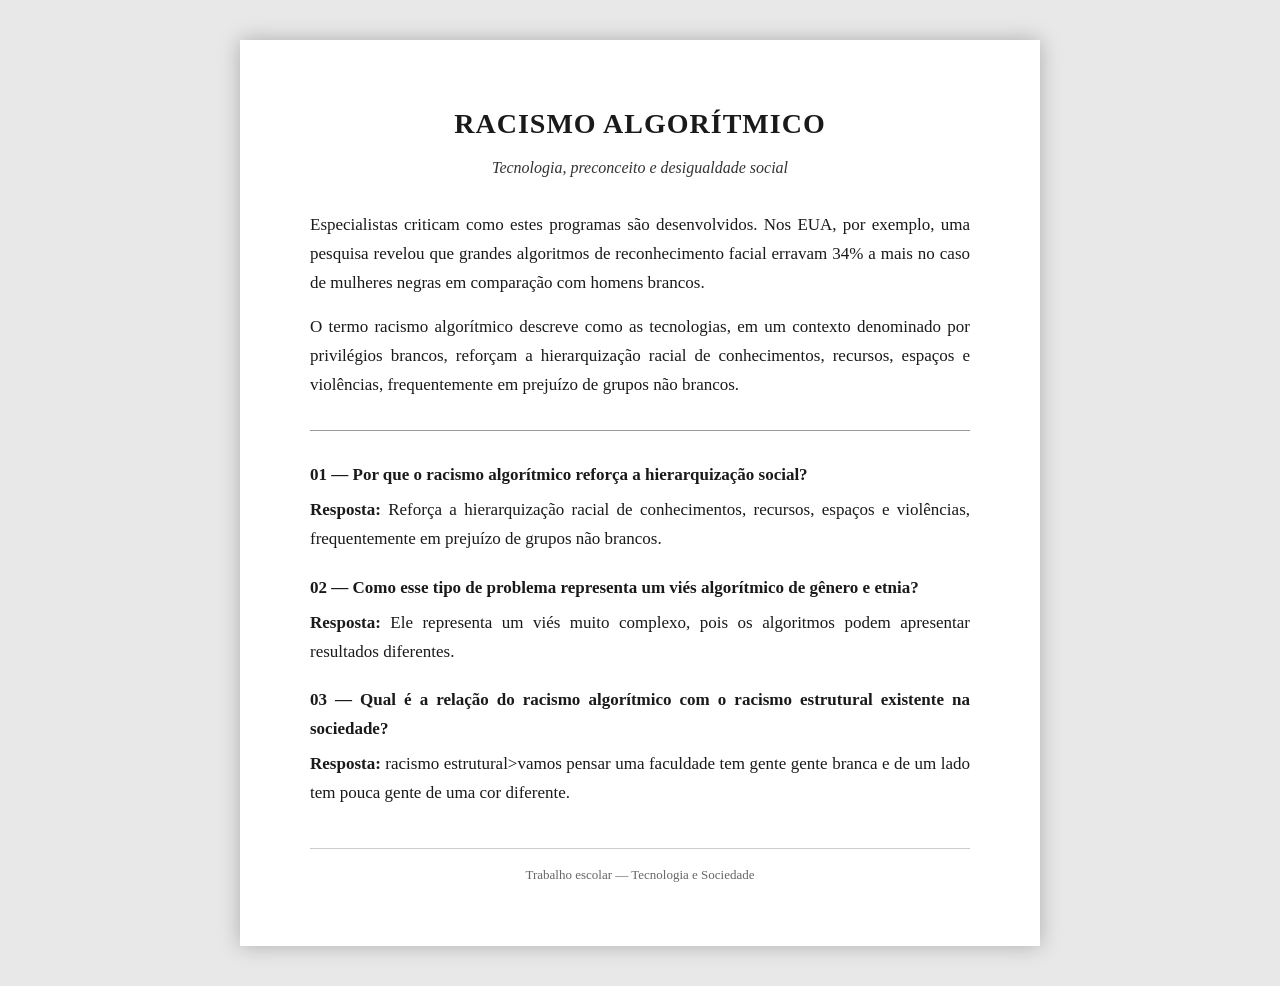
==== index.html @ eaa65081 "Remove leading spaces from question paragraphs" ====
<!DOCTYPE html>
<html lang="pt-BR">
<head>
    <meta charset="UTF-8">
    <meta name="viewport" content="width=device-width, initial-scale=1.0">
    <title>Racismo Algorítmico</title>

    <style>
        * {
            margin: 0;
            padding: 0;
            box-sizing: border-box;
        }

        body {
            font-family: "Times New Roman", Times, Georgia, serif;
            background: #e8e8e8;
            color: #1a1a1a;
            min-height: 100vh;
            padding: 40px 15px;
        }

        .folha {
            max-width: 800px;
            margin: auto;
            background: #ffffff;
            padding: 60px 70px;
            box-shadow: 0 0 20px rgba(0, 0, 0, 0.25);
            line-height: 1.7;
        }

        h1 {
            text-align: center;
            font-size: 28px;
            text-transform: uppercase;
            letter-spacing: 1px;
            margin-bottom: 6px;
        }

        h2.subtitulo {
            text-align: center;
            font-size: 16px;
            font-weight: normal;
            font-style: italic;
            color: #333333;
            margin-bottom: 30px;
        }

        p {
            font-size: 17px;
            text-align: justify;
            margin-bottom: 16px;
        }

        hr {
            border: none;
            border-top: 1px solid #999999;
            margin: 30px 0;
        }

        .pergunta {
            font-weight: bold;
            margin-top: 20px;
            margin-bottom: 6px;
        }

        .resposta {
            margin-bottom: 20px;
            text-align: justify;
        }

        .resposta span {
            font-weight: bold;
        }

        footer {
            text-align: center;
            margin-top: 40px;
            font-size: 13px;
            color: #666666;
            border-top: 1px solid #cccccc;
            padding-top: 15px;
        }

        @media (max-width: 600px) {
            .folha {
                padding: 30px 22px;
            }

            h1 {
                font-size: 22px;
            }

            p, .resposta {
                font-size: 15px;
            }
        }
    </style>
</head>

<body>

    <div class="folha">

        <h1>Racismo Algorítmico</h1>
        <h2 class="subtitulo">Tecnologia, preconceito e desigualdade social</h2>

        <p>
            Especialistas criticam como estes programas são desenvolvidos.
            Nos EUA, por exemplo, uma pesquisa revelou que grandes algoritmos
            de reconhecimento facial erravam 34%  a mais no caso de mulheres 
            negras em comparação com homens brancos.
        </p>

        <p>
            O termo racismo algorítmico descreve como as tecnologias, em um
            contexto denominado por privilégios brancos, reforçam a
            hierarquização racial de conhecimentos, recursos, espaços e
            violências, frequentemente em prejuízo de grupos não brancos.
        </p>

        <hr>

        <p class="pergunta"> 01 — Por que o racismo algorítmico reforça a hierarquização social?</p>
        <p class="resposta"><span>Resposta:</span> Reforça a hierarquização racial de conhecimentos, recursos,
            espaços e violências, frequentemente em prejuízo de grupos não brancos.</p>

        <p class="pergunta"> 02 — Como esse tipo de problema representa um viés algorítmico de gênero e etnia?</p>
        <p class="resposta"><span>Resposta:</span> Ele representa um viés muito complexo, pois os algoritmos
            podem apresentar resultados diferentes.</p>

        <p class="pergunta"> 03 — Qual é a relação do racismo algorítmico com o racismo estrutural existente na sociedade?</p>
        <p class="resposta"><span>Resposta:</span> racismo estrutural>vamos pensar uma faculdade tem gente gente branca e de um lado 
        tem pouca gente de uma cor diferente.</p>

        <footer>
            Trabalho escolar — Tecnologia e Sociedade
        </footer>

    </div>

</body>
</html>
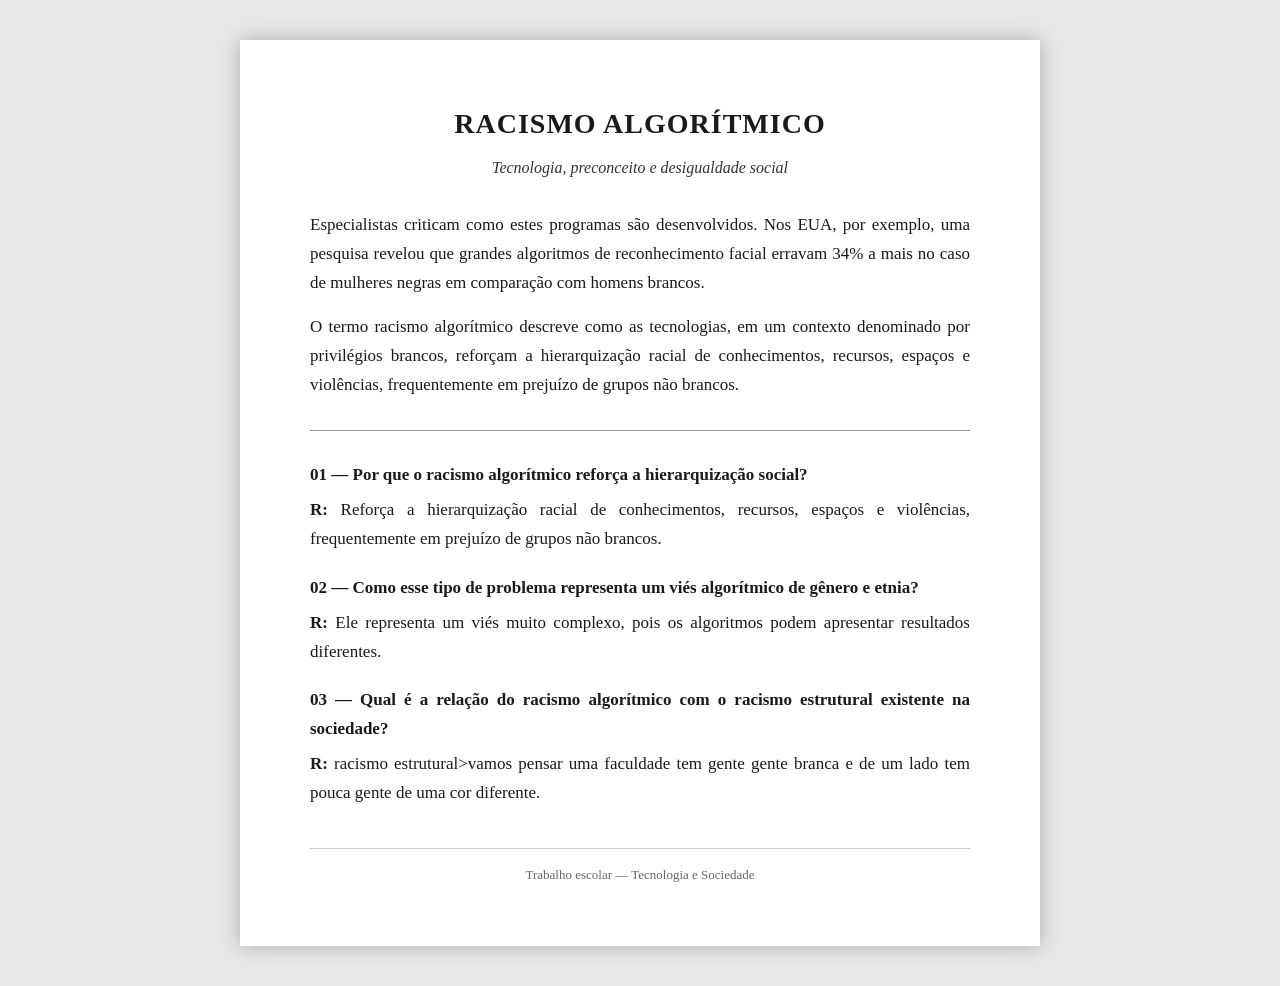
==== commit 84132710: "Update response formatting in index.html" ====
--- a/index.html
+++ b/index.html
@@ -122,15 +122,15 @@
         <hr>
 
         <p class="pergunta"> 01 — Por que o racismo algorítmico reforça a hierarquização social?</p>
-        <p class="resposta"><span>Resposta:</span> Reforça a hierarquização racial de conhecimentos, recursos,
+        <p class="resposta"><span>R:</span> Reforça a hierarquização racial de conhecimentos, recursos,
             espaços e violências, frequentemente em prejuízo de grupos não brancos.</p>
 
         <p class="pergunta"> 02 — Como esse tipo de problema representa um viés algorítmico de gênero e etnia?</p>
-        <p class="resposta"><span>Resposta:</span> Ele representa um viés muito complexo, pois os algoritmos
+        <p class="resposta"><span>R:</span> Ele representa um viés muito complexo, pois os algoritmos
             podem apresentar resultados diferentes.</p>
 
         <p class="pergunta"> 03 — Qual é a relação do racismo algorítmico com o racismo estrutural existente na sociedade?</p>
-        <p class="resposta"><span>Resposta:</span> racismo estrutural>vamos pensar uma faculdade tem gente gente branca e de um lado 
+        <p class="resposta"><span>R:</span> racismo estrutural>vamos pensar uma faculdade tem gente gente branca e de um lado 
         tem pouca gente de uma cor diferente.</p>
 
         <footer>
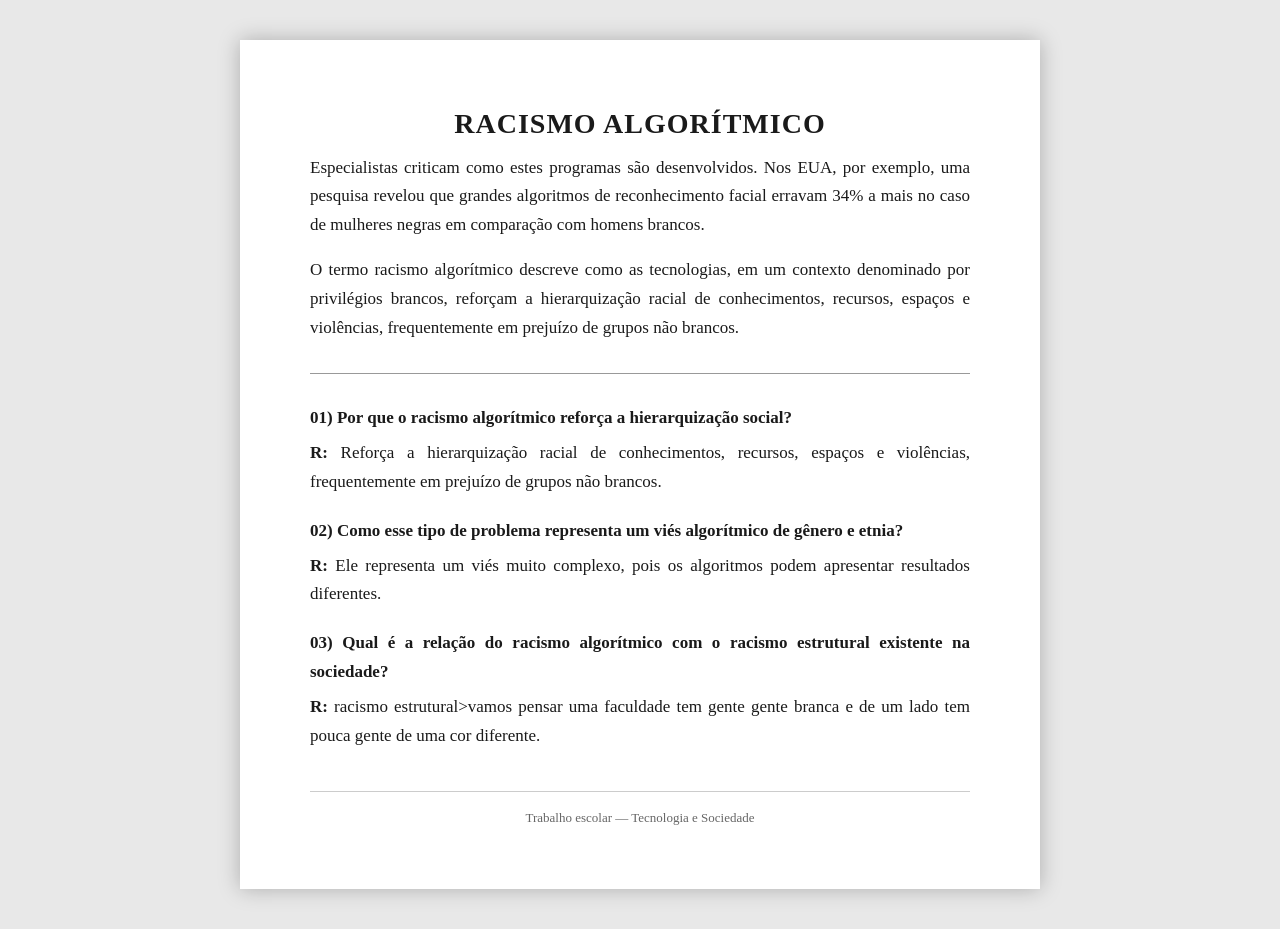
==== commit b8048cc0: "Update question formatting in index.html" ====
--- a/index.html
+++ b/index.html
@@ -103,8 +103,6 @@
     <div class="folha">
 
         <h1>Racismo Algorítmico</h1>
-        <h2 class="subtitulo">Tecnologia, preconceito e desigualdade social</h2>
-
         <p>
             Especialistas criticam como estes programas são desenvolvidos.
             Nos EUA, por exemplo, uma pesquisa revelou que grandes algoritmos
@@ -121,15 +119,15 @@
 
         <hr>
 
-        <p class="pergunta"> 01 — Por que o racismo algorítmico reforça a hierarquização social?</p>
+        <p class="pergunta"> 01) Por que o racismo algorítmico reforça a hierarquização social?</p>
         <p class="resposta"><span>R:</span> Reforça a hierarquização racial de conhecimentos, recursos,
             espaços e violências, frequentemente em prejuízo de grupos não brancos.</p>
 
-        <p class="pergunta"> 02 — Como esse tipo de problema representa um viés algorítmico de gênero e etnia?</p>
+        <p class="pergunta"> 02) Como esse tipo de problema representa um viés algorítmico de gênero e etnia?</p>
         <p class="resposta"><span>R:</span> Ele representa um viés muito complexo, pois os algoritmos
             podem apresentar resultados diferentes.</p>
 
-        <p class="pergunta"> 03 — Qual é a relação do racismo algorítmico com o racismo estrutural existente na sociedade?</p>
+        <p class="pergunta"> 03) Qual é a relação do racismo algorítmico com o racismo estrutural existente na sociedade?</p>
         <p class="resposta"><span>R:</span> racismo estrutural>vamos pensar uma faculdade tem gente gente branca e de um lado 
         tem pouca gente de uma cor diferente.</p>
 
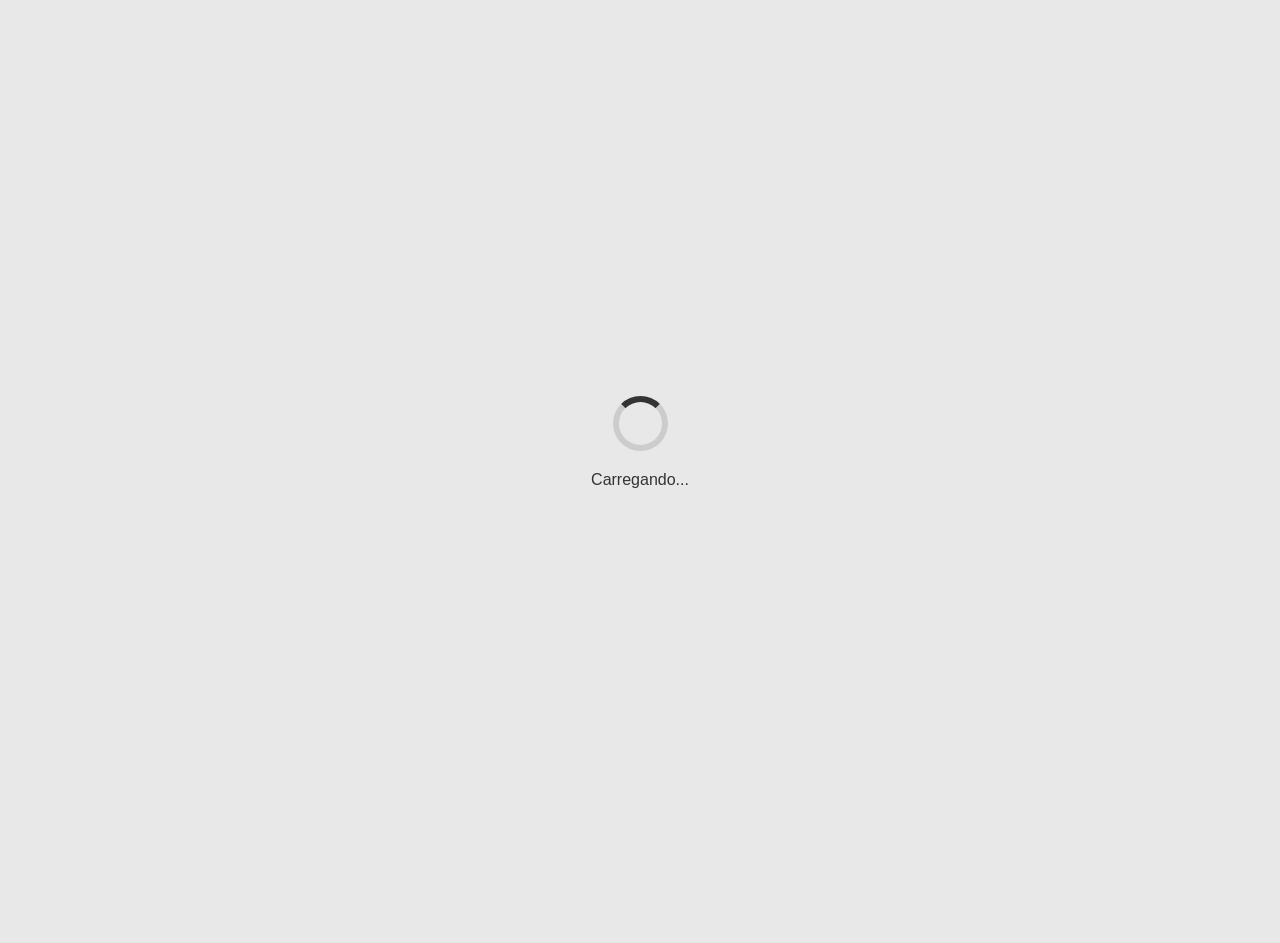
==== commit 32180257: "Implement loading spinner and overlay in index.html Added a loading spinner and overlay to enhance u" ====
--- a/index.html
+++ b/index.html
@@ -20,6 +20,46 @@
             padding: 40px 15px;
         }
 
+        #loading {
+            position: fixed;
+            top: 0;
+            left: 0;
+            width: 100%;
+            height: 100%;
+            background: #e8e8e8;
+            display: flex;
+            flex-direction: column;
+            align-items: center;
+            justify-content: center;
+            z-index: 999;
+            transition: opacity 0.6s ease;
+        }
+
+        .spinner {
+            width: 55px;
+            height: 55px;
+            border: 6px solid #cccccc;
+            border-top: 6px solid #333333;
+            border-radius: 50%;
+            animation: girar 1s linear infinite;
+            margin-bottom: 20px;
+        }
+
+        @keyframes girar {
+            to { transform: rotate(360deg); }
+        }
+
+        #loading p {
+            font-family: Arial, Helvetica, sans-serif;
+            font-size: 16px;
+            color: #333333;
+        }
+
+        .escondido {
+            opacity: 0;
+            pointer-events: none;
+        }
+
         .folha {
             max-width: 800px;
             margin: auto;
@@ -27,6 +67,12 @@
             padding: 60px 70px;
             box-shadow: 0 0 20px rgba(0, 0, 0, 0.25);
             line-height: 1.7;
+            opacity: 0;
+            transition: opacity 0.8s ease;
+        }
+
+        .folha.mostrar {
+            opacity: 1;
         }
 
         h1 {
@@ -34,16 +80,7 @@
             font-size: 28px;
             text-transform: uppercase;
             letter-spacing: 1px;
-            margin-bottom: 6px;
-        }
-
-        h2.subtitulo {
-            text-align: center;
-            font-size: 16px;
-            font-weight: normal;
-            font-style: italic;
-            color: #333333;
-            margin-bottom: 30px;
+            margin-bottom: 20px;
         }
 
         p {
@@ -100,13 +137,18 @@
 
 <body>
 
-    <div class="folha">
+    <div id="loading">
+        <div class="spinner"></div>
+        <p>Carregando...</p>
+    </div>
+
+    <div class="folha" id="conteudo">
 
         <h1>Racismo Algorítmico</h1>
         <p>
             Especialistas criticam como estes programas são desenvolvidos.
             Nos EUA, por exemplo, uma pesquisa revelou que grandes algoritmos
-            de reconhecimento facial erravam 34%  a mais no caso de mulheres 
+            de reconhecimento facial erravam 34% a mais no caso de mulheres
             negras em comparação com homens brancos.
         </p>
 
@@ -128,7 +170,7 @@
             podem apresentar resultados diferentes.</p>
 
         <p class="pergunta"> 03) Qual é a relação do racismo algorítmico com o racismo estrutural existente na sociedade?</p>
-        <p class="resposta"><span>R:</span> racismo estrutural>vamos pensar uma faculdade tem gente gente branca e de um lado 
+        <p class="resposta"><span>R:</span> racismo estrutural>vamos pensar uma faculdade tem gente gente branca e de um lado
         tem pouca gente de uma cor diferente.</p>
 
         <footer>
@@ -137,5 +179,21 @@
 
     </div>
 
+    <script>
+        window.addEventListener("load", function () {
+            setTimeout(function () {
+                var loading = document.getElementById("loading");
+                var conteudo = document.getElementById("conteudo");
+
+                loading.classList.add("escondido");
+                conteudo.classList.add("mostrar");
+
+                setTimeout(function () {
+                    loading.style.display = "none";
+                }, 600);
+            }, 1500);
+        });
+    </script>
+
 </body>
 </html>
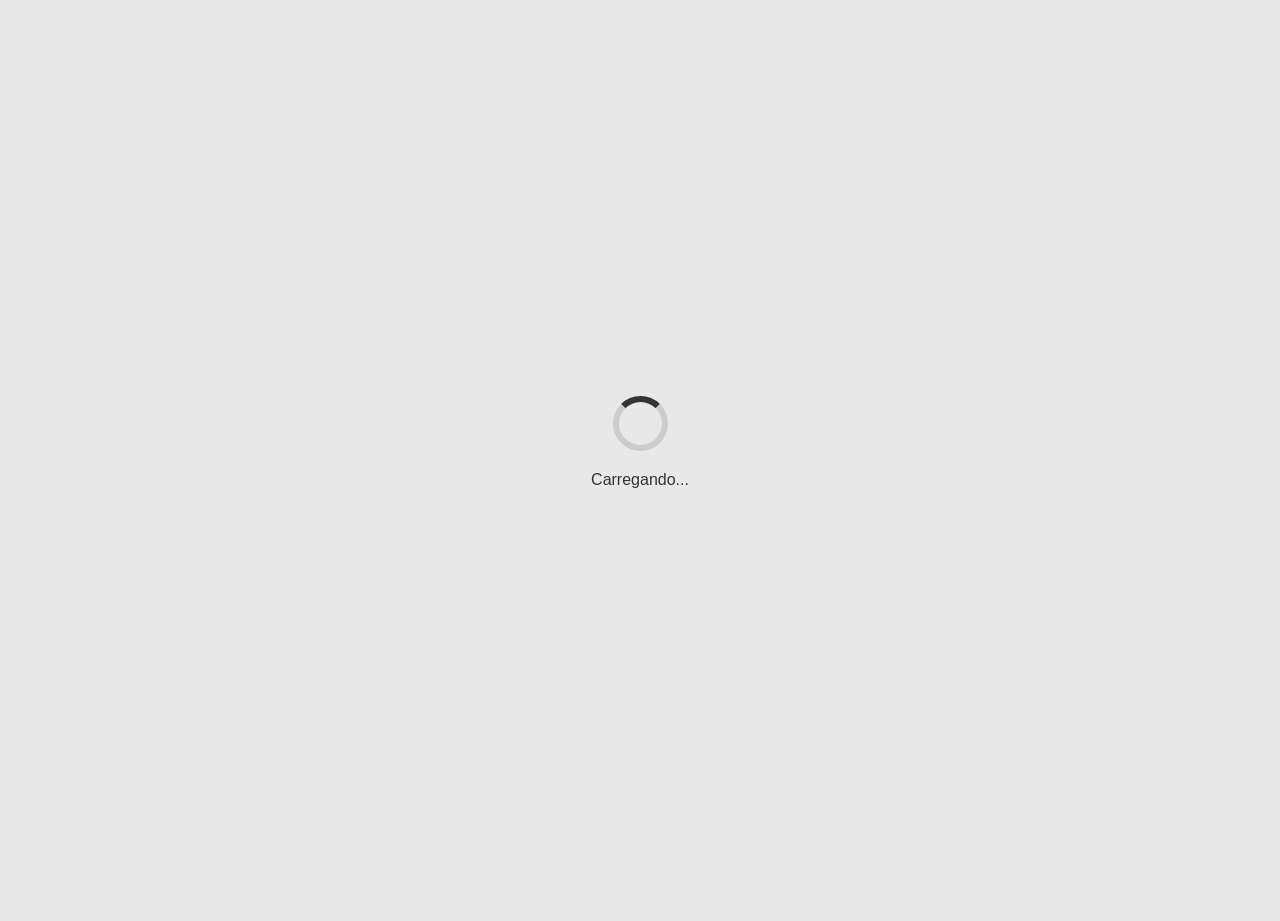
==== commit 81d0cc15: "Update index.html" ====
--- a/index.html
+++ b/index.html
@@ -174,7 +174,6 @@
         tem pouca gente de uma cor diferente.</p>
 
         <footer>
-            Trabalho escolar — Tecnologia e Sociedade
         </footer>
 
     </div>
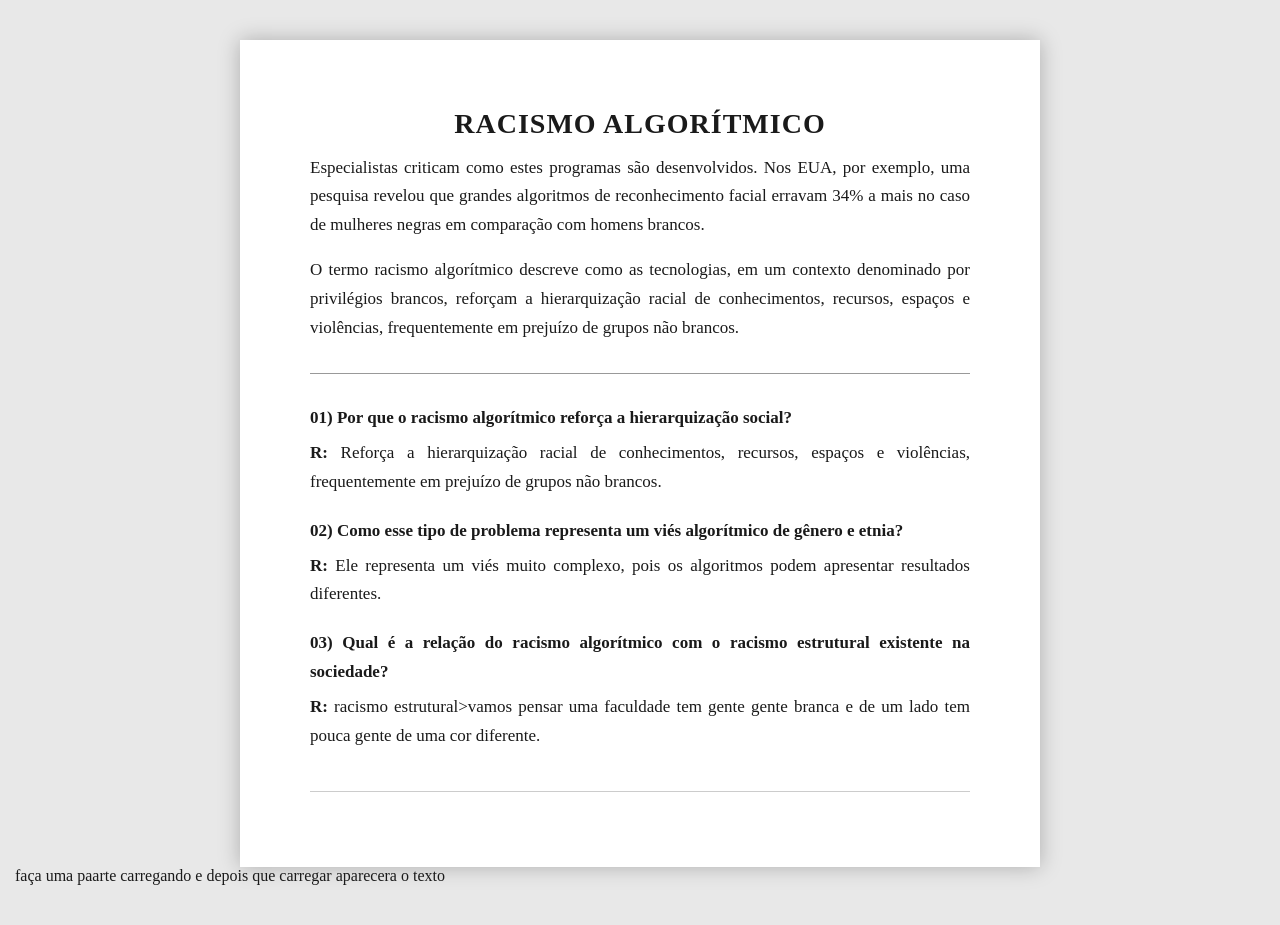
==== commit 695807b9: "Remove loading spinner and add subtitle Removed loading spinner and related functionality from the H" ====
--- a/index.html
+++ b/index.html
@@ -20,46 +20,6 @@
             padding: 40px 15px;
         }
 
-        #loading {
-            position: fixed;
-            top: 0;
-            left: 0;
-            width: 100%;
-            height: 100%;
-            background: #e8e8e8;
-            display: flex;
-            flex-direction: column;
-            align-items: center;
-            justify-content: center;
-            z-index: 999;
-            transition: opacity 0.6s ease;
-        }
-
-        .spinner {
-            width: 55px;
-            height: 55px;
-            border: 6px solid #cccccc;
-            border-top: 6px solid #333333;
-            border-radius: 50%;
-            animation: girar 1s linear infinite;
-            margin-bottom: 20px;
-        }
-
-        @keyframes girar {
-            to { transform: rotate(360deg); }
-        }
-
-        #loading p {
-            font-family: Arial, Helvetica, sans-serif;
-            font-size: 16px;
-            color: #333333;
-        }
-
-        .escondido {
-            opacity: 0;
-            pointer-events: none;
-        }
-
         .folha {
             max-width: 800px;
             margin: auto;
@@ -67,12 +27,6 @@
             padding: 60px 70px;
             box-shadow: 0 0 20px rgba(0, 0, 0, 0.25);
             line-height: 1.7;
-            opacity: 0;
-            transition: opacity 0.8s ease;
-        }
-
-        .folha.mostrar {
-            opacity: 1;
         }
 
         h1 {
@@ -80,7 +34,16 @@
             font-size: 28px;
             text-transform: uppercase;
             letter-spacing: 1px;
-            margin-bottom: 20px;
+            margin-bottom: 6px;
+        }
+
+        h2.subtitulo {
+            text-align: center;
+            font-size: 16px;
+            font-weight: normal;
+            font-style: italic;
+            color: #333333;
+            margin-bottom: 30px;
         }
 
         p {
@@ -137,18 +100,13 @@
 
 <body>
 
-    <div id="loading">
-        <div class="spinner"></div>
-        <p>Carregando...</p>
-    </div>
-
-    <div class="folha" id="conteudo">
+    <div class="folha">
 
         <h1>Racismo Algorítmico</h1>
         <p>
             Especialistas criticam como estes programas são desenvolvidos.
             Nos EUA, por exemplo, uma pesquisa revelou que grandes algoritmos
-            de reconhecimento facial erravam 34% a mais no caso de mulheres
+            de reconhecimento facial erravam 34%  a mais no caso de mulheres 
             negras em comparação com homens brancos.
         </p>
 
@@ -170,7 +128,7 @@
             podem apresentar resultados diferentes.</p>
 
         <p class="pergunta"> 03) Qual é a relação do racismo algorítmico com o racismo estrutural existente na sociedade?</p>
-        <p class="resposta"><span>R:</span> racismo estrutural>vamos pensar uma faculdade tem gente gente branca e de um lado
+        <p class="resposta"><span>R:</span> racismo estrutural>vamos pensar uma faculdade tem gente gente branca e de um lado 
         tem pouca gente de uma cor diferente.</p>
 
         <footer>
@@ -178,21 +136,7 @@
 
     </div>
 
-    <script>
-        window.addEventListener("load", function () {
-            setTimeout(function () {
-                var loading = document.getElementById("loading");
-                var conteudo = document.getElementById("conteudo");
-
-                loading.classList.add("escondido");
-                conteudo.classList.add("mostrar");
-
-                setTimeout(function () {
-                    loading.style.display = "none";
-                }, 600);
-            }, 1500);
-        });
-    </script>
-
 </body>
 </html>
+
+faça uma paarte carregando e depois que carregar aparecera o texto
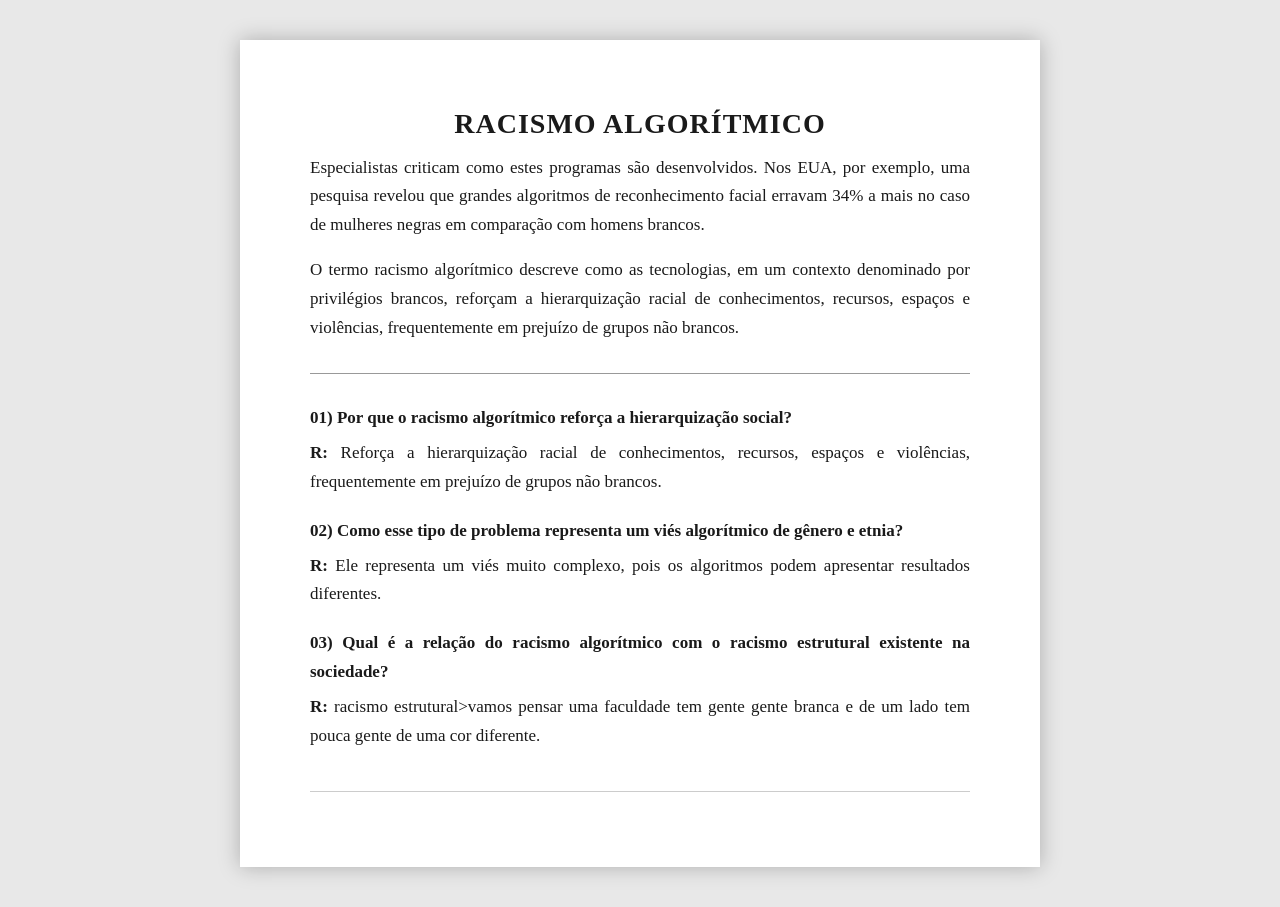
==== commit b929d39b: "Remove loading text comment from index.html Removed a comment about loading text." ====
--- a/index.html
+++ b/index.html
@@ -138,5 +138,3 @@
 
 </body>
 </html>
-
-faça uma paarte carregando e depois que carregar aparecera o texto
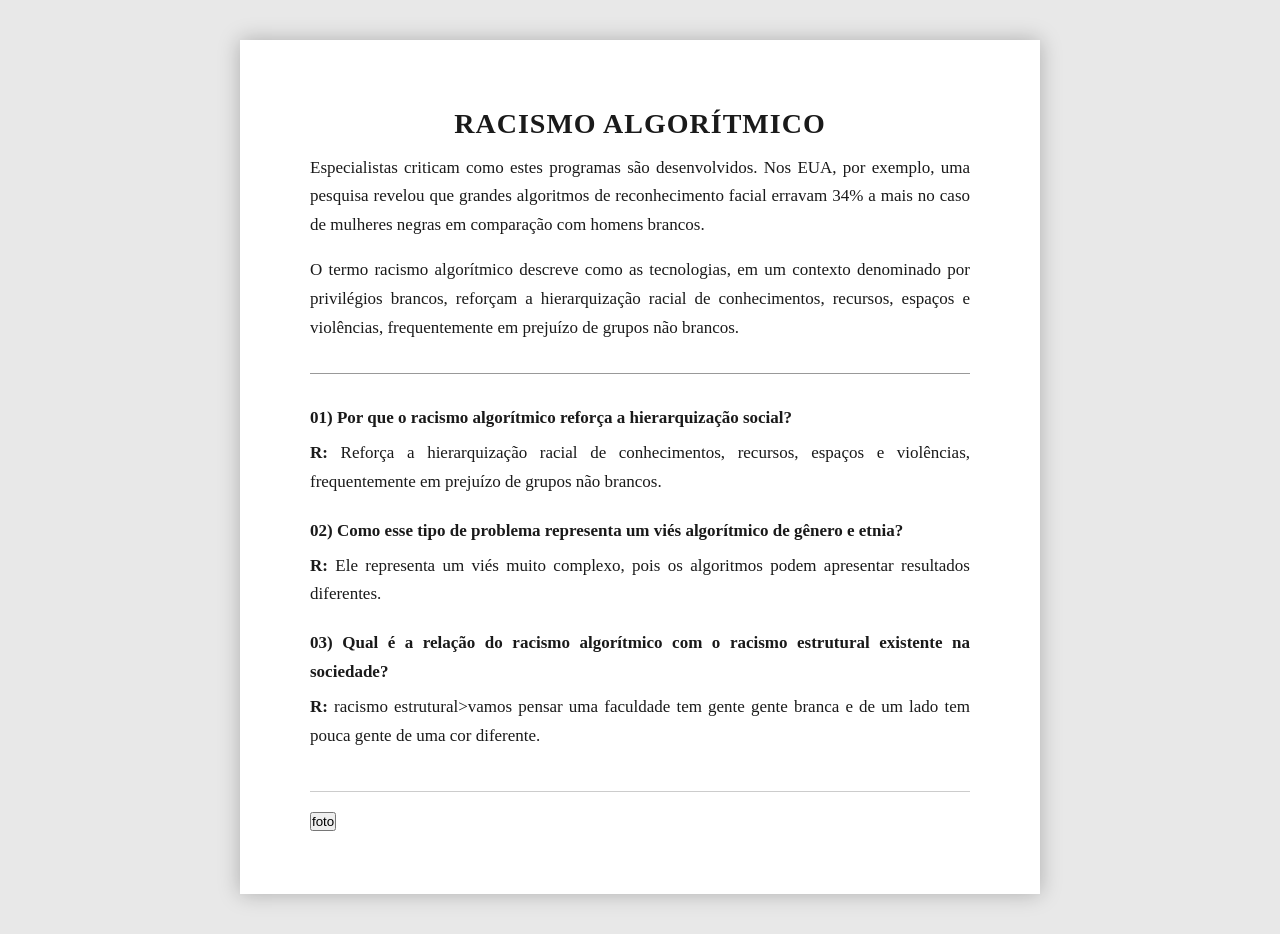
==== commit 27756ade: "Add button to link to photo" ====
--- a/index.html
+++ b/index.html
@@ -133,7 +133,7 @@
 
         <footer>
         </footer>
-
+<a href="foto.jpeg"><button class="btn">foto</button></a>
     </div>
 
 </body>
